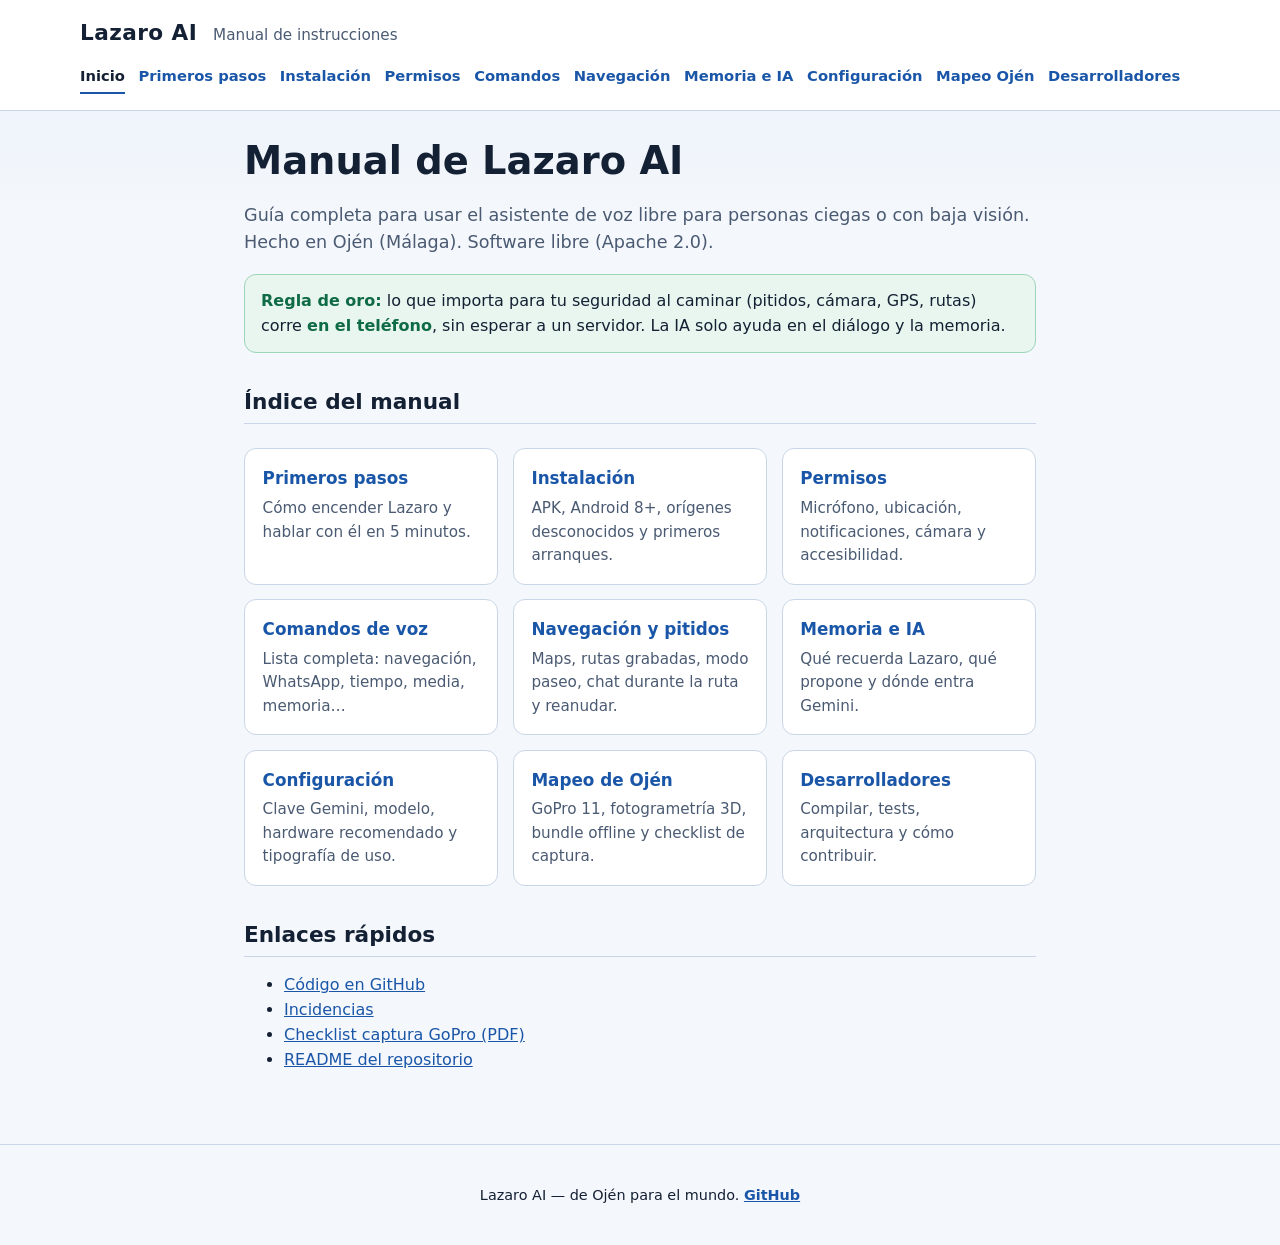
==== docs/index.html @ 35dbdc20 "Añadir manual de instrucciones en GitHub Pages. Sitio estático accesible en docs/ con instalación, c" ====
<!DOCTYPE html>
<html lang="es">
<head>
  <meta charset="UTF-8">
  <meta name="viewport" content="width=device-width, initial-scale=1">
  <meta name="description" content="Manual de instrucciones de Lazaro AI: instalación, comandos de voz, navegación, configuración y más.">
  <title>Manual Lazaro AI</title>
  <link rel="stylesheet" href="assets/manual.css">
</head>
<body>
  <a class="skip" href="#contenido">Saltar al contenido</a>
  <header class="site-header">
    <div class="brand">
      <strong>Lazaro AI</strong>
      <span>Manual de instrucciones</span>
    </div>
    <nav class="nav" aria-label="Secciones del manual">
      <a href="index.html" aria-current="page">Inicio</a>
      <a href="primeros-pasos.html">Primeros pasos</a>
      <a href="instalacion.html">Instalación</a>
      <a href="permisos.html">Permisos</a>
      <a href="comandos.html">Comandos</a>
      <a href="navegacion.html">Navegación</a>
      <a href="memoria-ia.html">Memoria e IA</a>
      <a href="configuracion.html">Configuración</a>
      <a href="mapeo.html">Mapeo Ojén</a>
      <a href="desarrolladores.html">Desarrolladores</a>
    </nav>
  </header>

  <main id="contenido" class="wrap">
    <h1>Manual de Lazaro AI</h1>
    <p class="lead">
      Guía completa para usar el asistente de voz libre para personas ciegas o con baja visión.
      Hecho en Ojén (Málaga). Software libre (Apache 2.0).
    </p>

    <div class="ok">
      <strong>Regla de oro:</strong> lo que importa para tu seguridad al caminar
      (pitidos, cámara, GPS, rutas) corre <strong>en el teléfono</strong>, sin esperar a un servidor.
      La IA solo ayuda en el diálogo y la memoria.
    </div>

    <h2>Índice del manual</h2>
    <div class="card-grid">
      <a class="card" href="primeros-pasos.html">
        <h2>Primeros pasos</h2>
        <p>Cómo encender Lazaro y hablar con él en 5 minutos.</p>
      </a>
      <a class="card" href="instalacion.html">
        <h2>Instalación</h2>
        <p>APK, Android 8+, orígenes desconocidos y primeros arranques.</p>
      </a>
      <a class="card" href="permisos.html">
        <h2>Permisos</h2>
        <p>Micrófono, ubicación, notificaciones, cámara y accesibilidad.</p>
      </a>
      <a class="card" href="comandos.html">
        <h2>Comandos de voz</h2>
        <p>Lista completa: navegación, WhatsApp, tiempo, media, memoria…</p>
      </a>
      <a class="card" href="navegacion.html">
        <h2>Navegación y pitidos</h2>
        <p>Maps, rutas grabadas, modo paseo, chat durante la ruta y reanudar.</p>
      </a>
      <a class="card" href="memoria-ia.html">
        <h2>Memoria e IA</h2>
        <p>Qué recuerda Lazaro, qué propone y dónde entra Gemini.</p>
      </a>
      <a class="card" href="configuracion.html">
        <h2>Configuración</h2>
        <p>Clave Gemini, modelo, hardware recomendado y tipografía de uso.</p>
      </a>
      <a class="card" href="mapeo.html">
        <h2>Mapeo de Ojén</h2>
        <p>GoPro 11, fotogrametría 3D, bundle offline y checklist de captura.</p>
      </a>
      <a class="card" href="desarrolladores.html">
        <h2>Desarrolladores</h2>
        <p>Compilar, tests, arquitectura y cómo contribuir.</p>
      </a>
    </div>

    <h2>Enlaces rápidos</h2>
    <ul>
      <li><a href="https://github.com/datak0w/Lazaro">Código en GitHub</a></li>
      <li><a href="https://github.com/datak0w/Lazaro/issues">Incidencias</a></li>
      <li><a href="gopro-captura-checklist.pdf">Checklist captura GoPro (PDF)</a></li>
      <li><a href="https://github.com/datak0w/Lazaro/blob/main/README.md">README del repositorio</a></li>
    </ul>
  </main>

  <footer class="site-footer">
    <p>Lazaro AI — de Ojén para el mundo. <a href="https://github.com/datak0w/Lazaro">GitHub</a></p>
  </footer>
</body>
</html>
---- docs/assets/manual.css ----
/* Lazaro AI — Manual (GitHub Pages) */
:root {
  --bg: #f4f7fb;
  --surface: #ffffff;
  --ink: #142033;
  --muted: #4a5a72;
  --accent: #1a56a8;
  --accent-soft: #e8f0fb;
  --border: #c9d6e8;
  --ok: #0f6b45;
  --warn: #8a4b00;
  --radius: 12px;
  --max: 52rem;
  --font: "Segoe UI", system-ui, -apple-system, sans-serif;
}

*, *::before, *::after { box-sizing: border-box; }

html { scroll-behavior: smooth; }

body {
  margin: 0;
  font-family: var(--font);
  color: var(--ink);
  background: linear-gradient(180deg, #e9f1fb 0%, var(--bg) 220px);
  line-height: 1.55;
}

a { color: var(--accent); }
a:hover { text-decoration-thickness: 2px; }
a:focus-visible {
  outline: 3px solid var(--accent);
  outline-offset: 2px;
}

.skip {
  position: absolute;
  left: -9999px;
  top: 0;
  background: var(--accent);
  color: #fff;
  padding: 0.75rem 1rem;
  z-index: 100;
}
.skip:focus { left: 0.5rem; top: 0.5rem; }

.site-header {
  background: var(--surface);
  border-bottom: 1px solid var(--border);
  padding: 1rem 1.25rem;
  position: sticky;
  top: 0;
  z-index: 50;
}

.brand {
  display: flex;
  flex-wrap: wrap;
  align-items: baseline;
  gap: 0.5rem 1rem;
  max-width: 70rem;
  margin: 0 auto 0.75rem;
}
.brand strong {
  font-size: 1.35rem;
  letter-spacing: 0.02em;
}
.brand span { color: var(--muted); font-size: 0.95rem; }

.nav {
  max-width: 70rem;
  margin: 0 auto;
  display: flex;
  flex-wrap: wrap;
  gap: 0.4rem 0.85rem;
}
.nav a {
  text-decoration: none;
  font-weight: 600;
  font-size: 0.92rem;
  padding: 0.25rem 0;
}
.nav a[aria-current="page"] {
  color: var(--ink);
  border-bottom: 2px solid var(--accent);
}

.wrap {
  max-width: var(--max);
  margin: 0 auto;
  padding: 1.5rem 1.25rem 3.5rem;
}

h1 {
  font-size: clamp(1.8rem, 4vw, 2.4rem);
  line-height: 1.2;
  margin: 0.2rem 0 0.75rem;
}
h2 {
  font-size: 1.35rem;
  margin: 2rem 0 0.75rem;
  padding-bottom: 0.3rem;
  border-bottom: 1px solid var(--border);
}
h3 { font-size: 1.1rem; margin: 1.4rem 0 0.5rem; }

p, li { color: var(--ink); }
.lead { font-size: 1.1rem; color: var(--muted); }

.card-grid {
  display: grid;
  grid-template-columns: repeat(auto-fit, minmax(15rem, 1fr));
  gap: 0.9rem;
  margin: 1.5rem 0;
}
.card {
  background: var(--surface);
  border: 1px solid var(--border);
  border-radius: var(--radius);
  padding: 1rem 1.1rem;
  text-decoration: none;
  color: inherit;
  display: block;
  transition: border-color 0.15s, box-shadow 0.15s;
}
.card:hover, .card:focus-visible {
  border-color: var(--accent);
  box-shadow: 0 4px 16px rgba(26, 86, 168, 0.12);
}
.card h2 {
  font-size: 1.05rem;
  margin: 0 0 0.35rem;
  border: 0;
  padding: 0;
  color: var(--accent);
}
.card p { margin: 0; color: var(--muted); font-size: 0.95rem; }

table {
  width: 100%;
  border-collapse: collapse;
  margin: 1rem 0;
  background: var(--surface);
  font-size: 0.95rem;
}
th, td {
  border: 1px solid var(--border);
  padding: 0.55rem 0.7rem;
  text-align: left;
  vertical-align: top;
}
th { background: var(--accent-soft); }

.note, .warn, .ok {
  border-radius: var(--radius);
  padding: 0.85rem 1rem;
  margin: 1rem 0;
  border: 1px solid var(--border);
}
.note { background: var(--accent-soft); }
.warn { background: #fff4e5; border-color: #f0c989; }
.ok { background: #e8f6ef; border-color: #9ed4b8; }
.warn strong { color: var(--warn); }
.ok strong { color: var(--ok); }

code, pre {
  font-family: ui-monospace, "Cascadia Code", Consolas, monospace;
  font-size: 0.9em;
}
code {
  background: #eef2f8;
  padding: 0.1em 0.35em;
  border-radius: 4px;
}
pre {
  background: #142033;
  color: #e8eef8;
  padding: 1rem;
  border-radius: var(--radius);
  overflow-x: auto;
}
pre code { background: none; color: inherit; padding: 0; }

.quote {
  font-style: italic;
  color: var(--muted);
  border-left: 3px solid var(--accent);
  padding-left: 0.9rem;
  margin: 1rem 0;
}

.site-footer {
  border-top: 1px solid var(--border);
  padding: 1.5rem 1.25rem;
  text-align: center;
  color: var(--muted);
  font-size: 0.9rem;
}
.site-footer a { font-weight: 600; }

ul.checklist { list-style: none; padding-left: 0; }
ul.checklist li {
  padding: 0.35rem 0 0.35rem 1.6rem;
  position: relative;
}
ul.checklist li::before {
  content: "☐";
  position: absolute;
  left: 0;
}

@media (max-width: 640px) {
  .nav { gap: 0.35rem 0.7rem; }
  table { display: block; overflow-x: auto; }
}
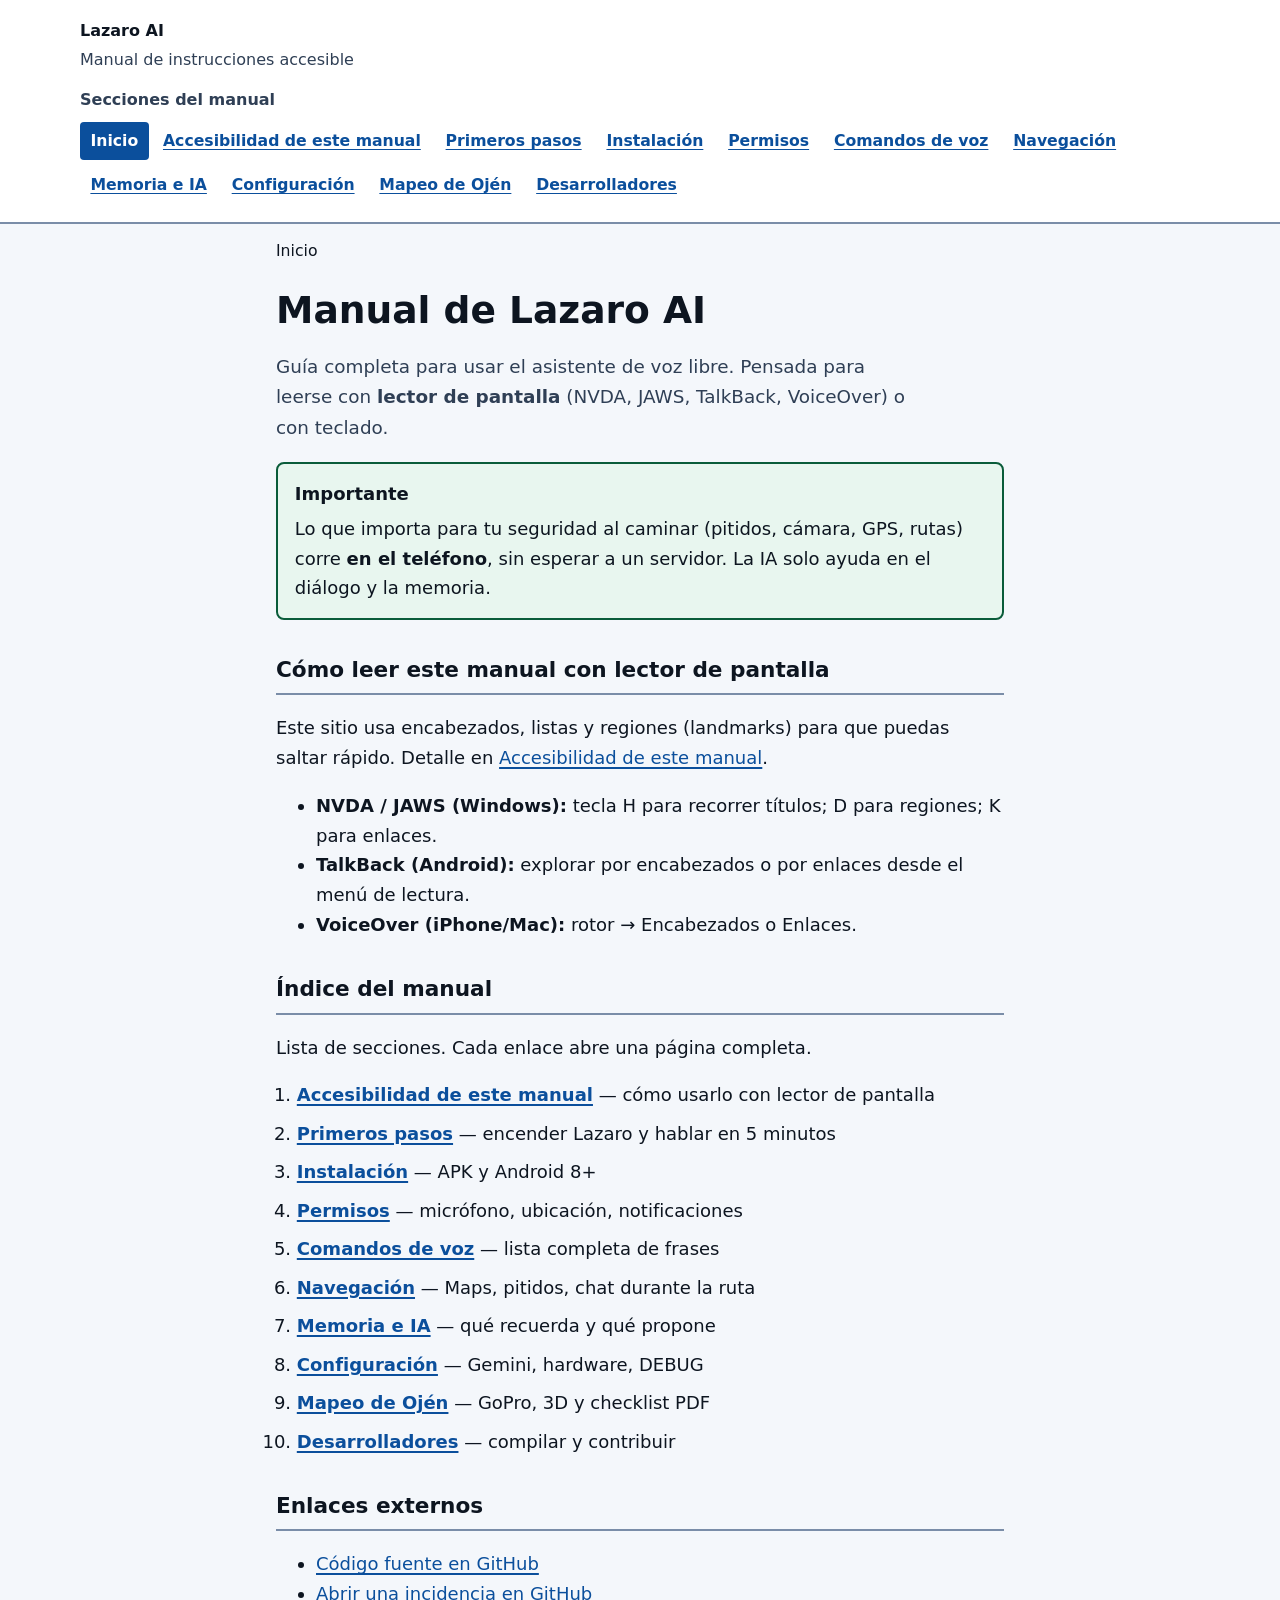
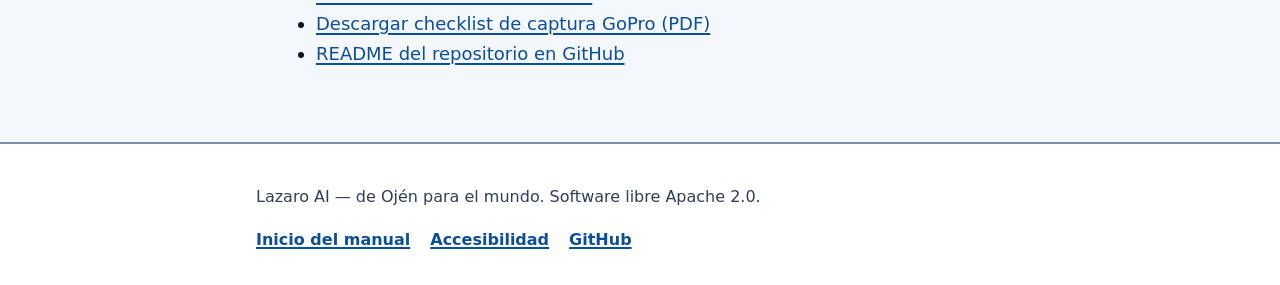
==== commit ac19fcc2: "Hacer el manual de GitHub Pages usable con lectores de pantalla. Menú en listas, saltos, landmarks, " ====
--- a/docs/index.html
+++ b/docs/index.html
@@ -3,95 +3,104 @@
 <head>
   <meta charset="UTF-8">
   <meta name="viewport" content="width=device-width, initial-scale=1">
-  <meta name="description" content="Manual de instrucciones de Lazaro AI: instalación, comandos de voz, navegación, configuración y más.">
-  <title>Manual Lazaro AI</title>
+  <meta name="description" content="Manual accesible de Lazaro AI para personas ciegas y con baja visión. Compatible con lectores de pantalla.">
+  <title>Inicio — Manual accesible de Lazaro AI</title>
   <link rel="stylesheet" href="assets/manual.css">
 </head>
 <body>
-  <a class="skip" href="#contenido">Saltar al contenido</a>
+  <div class="skip-group">
+    <a href="#contenido">Saltar al contenido principal</a>
+    <a href="#nav-principal">Saltar al menú de secciones</a>
+    <a href="#pie">Saltar al pie de página</a>
+  </div>
+
   <header class="site-header">
     <div class="brand">
-      <strong>Lazaro AI</strong>
-      <span>Manual de instrucciones</span>
+      <p class="site-title"><a href="index.html">Lazaro AI</a></p>
+      <p>Manual de instrucciones accesible</p>
     </div>
-    <nav class="nav" aria-label="Secciones del manual">
-      <a href="index.html" aria-current="page">Inicio</a>
-      <a href="primeros-pasos.html">Primeros pasos</a>
-      <a href="instalacion.html">Instalación</a>
-      <a href="permisos.html">Permisos</a>
-      <a href="comandos.html">Comandos</a>
-      <a href="navegacion.html">Navegación</a>
-      <a href="memoria-ia.html">Memoria e IA</a>
-      <a href="configuracion.html">Configuración</a>
-      <a href="mapeo.html">Mapeo Ojén</a>
-      <a href="desarrolladores.html">Desarrolladores</a>
+    <nav id="nav-principal" class="nav" aria-labelledby="nav-titulo">
+      <h2 id="nav-titulo">Secciones del manual</h2>
+      <ul>
+        <li><a href="index.html" aria-current="page">Inicio</a></li>
+        <li><a href="accesibilidad.html">Accesibilidad de este manual</a></li>
+        <li><a href="primeros-pasos.html">Primeros pasos</a></li>
+        <li><a href="instalacion.html">Instalación</a></li>
+        <li><a href="permisos.html">Permisos</a></li>
+        <li><a href="comandos.html">Comandos de voz</a></li>
+        <li><a href="navegacion.html">Navegación</a></li>
+        <li><a href="memoria-ia.html">Memoria e IA</a></li>
+        <li><a href="configuracion.html">Configuración</a></li>
+        <li><a href="mapeo.html">Mapeo de Ojén</a></li>
+        <li><a href="desarrolladores.html">Desarrolladores</a></li>
+      </ul>
     </nav>
   </header>
 
-  <main id="contenido" class="wrap">
+  <nav class="breadcrumb" aria-label="Miga de pan">
+    <ol>
+      <li aria-current="page">Inicio</li>
+    </ol>
+  </nav>
+
+  <main id="contenido" class="wrap" tabindex="-1">
     <h1>Manual de Lazaro AI</h1>
     <p class="lead">
-      Guía completa para usar el asistente de voz libre para personas ciegas o con baja visión.
-      Hecho en Ojén (Málaga). Software libre (Apache 2.0).
+      Guía completa para usar el asistente de voz libre.
+      Pensada para leerse con <strong>lector de pantalla</strong> (NVDA, JAWS, TalkBack, VoiceOver) o con teclado.
     </p>
 
-    <div class="ok">
-      <strong>Regla de oro:</strong> lo que importa para tu seguridad al caminar
-      (pitidos, cámara, GPS, rutas) corre <strong>en el teléfono</strong>, sin esperar a un servidor.
-      La IA solo ayuda en el diálogo y la memoria.
-    </div>
+    <aside class="ok" aria-label="Consejo importante">
+      <span class="ok-label">Importante</span>
+      Lo que importa para tu seguridad al caminar (pitidos, cámara, GPS, rutas) corre
+      <strong>en el teléfono</strong>, sin esperar a un servidor. La IA solo ayuda en el diálogo y la memoria.
+    </aside>
+
+    <h2>Cómo leer este manual con lector de pantalla</h2>
+    <p>
+      Este sitio usa encabezados, listas y regiones (landmarks) para que puedas saltar rápido.
+      Detalle en <a href="accesibilidad.html">Accesibilidad de este manual</a>.
+    </p>
+    <ul>
+      <li><strong>NVDA / JAWS (Windows):</strong> tecla H para recorrer títulos; D para regiones; K para enlaces.</li>
+      <li><strong>TalkBack (Android):</strong> explorar por encabezados o por enlaces desde el menú de lectura.</li>
+      <li><strong>VoiceOver (iPhone/Mac):</strong> rotor → Encabezados o Enlaces.</li>
+    </ul>
 
     <h2>Índice del manual</h2>
-    <div class="card-grid">
-      <a class="card" href="primeros-pasos.html">
-        <h2>Primeros pasos</h2>
-        <p>Cómo encender Lazaro y hablar con él en 5 minutos.</p>
-      </a>
-      <a class="card" href="instalacion.html">
-        <h2>Instalación</h2>
-        <p>APK, Android 8+, orígenes desconocidos y primeros arranques.</p>
-      </a>
-      <a class="card" href="permisos.html">
-        <h2>Permisos</h2>
-        <p>Micrófono, ubicación, notificaciones, cámara y accesibilidad.</p>
-      </a>
-      <a class="card" href="comandos.html">
-        <h2>Comandos de voz</h2>
-        <p>Lista completa: navegación, WhatsApp, tiempo, media, memoria…</p>
-      </a>
-      <a class="card" href="navegacion.html">
-        <h2>Navegación y pitidos</h2>
-        <p>Maps, rutas grabadas, modo paseo, chat durante la ruta y reanudar.</p>
-      </a>
-      <a class="card" href="memoria-ia.html">
-        <h2>Memoria e IA</h2>
-        <p>Qué recuerda Lazaro, qué propone y dónde entra Gemini.</p>
-      </a>
-      <a class="card" href="configuracion.html">
-        <h2>Configuración</h2>
-        <p>Clave Gemini, modelo, hardware recomendado y tipografía de uso.</p>
-      </a>
-      <a class="card" href="mapeo.html">
-        <h2>Mapeo de Ojén</h2>
-        <p>GoPro 11, fotogrametría 3D, bundle offline y checklist de captura.</p>
-      </a>
-      <a class="card" href="desarrolladores.html">
-        <h2>Desarrolladores</h2>
-        <p>Compilar, tests, arquitectura y cómo contribuir.</p>
-      </a>
-    </div>
+    <p>Lista de secciones. Cada enlace abre una página completa.</p>
+    <ol class="toc-list">
+      <li><a href="accesibilidad.html">Accesibilidad de este manual</a> — cómo usarlo con lector de pantalla</li>
+      <li><a href="primeros-pasos.html">Primeros pasos</a> — encender Lazaro y hablar en 5 minutos</li>
+      <li><a href="instalacion.html">Instalación</a> — APK y Android 8+</li>
+      <li><a href="permisos.html">Permisos</a> — micrófono, ubicación, notificaciones</li>
+      <li><a href="comandos.html">Comandos de voz</a> — lista completa de frases</li>
+      <li><a href="navegacion.html">Navegación</a> — Maps, pitidos, chat durante la ruta</li>
+      <li><a href="memoria-ia.html">Memoria e IA</a> — qué recuerda y qué propone</li>
+      <li><a href="configuracion.html">Configuración</a> — Gemini, hardware, DEBUG</li>
+      <li><a href="mapeo.html">Mapeo de Ojén</a> — GoPro, 3D y checklist PDF</li>
+      <li><a href="desarrolladores.html">Desarrolladores</a> — compilar y contribuir</li>
+    </ol>
 
-    <h2>Enlaces rápidos</h2>
+    <h2>Enlaces externos</h2>
     <ul>
-      <li><a href="https://github.com/datak0w/Lazaro">Código en GitHub</a></li>
-      <li><a href="https://github.com/datak0w/Lazaro/issues">Incidencias</a></li>
-      <li><a href="gopro-captura-checklist.pdf">Checklist captura GoPro (PDF)</a></li>
-      <li><a href="https://github.com/datak0w/Lazaro/blob/main/README.md">README del repositorio</a></li>
+      <li><a href="https://github.com/datak0w/Lazaro">Código fuente en GitHub</a></li>
+      <li><a href="https://github.com/datak0w/Lazaro/issues">Abrir una incidencia en GitHub</a></li>
+      <li><a href="gopro-captura-checklist.pdf">Descargar checklist de captura GoPro (PDF)</a></li>
+      <li><a href="https://github.com/datak0w/Lazaro/blob/main/README.md">README del repositorio en GitHub</a></li>
     </ul>
   </main>
 
-  <footer class="site-footer">
-    <p>Lazaro AI — de Ojén para el mundo. <a href="https://github.com/datak0w/Lazaro">GitHub</a></p>
+  <footer id="pie" class="site-footer">
+    <div class="wrap-footer">
+      <p>Lazaro AI — de Ojén para el mundo. Software libre Apache 2.0.</p>
+      <ul aria-label="Enlaces del pie">
+        <li><a href="index.html">Inicio del manual</a></li>
+        <li><a href="accesibilidad.html">Accesibilidad</a></li>
+        <li><a href="https://github.com/datak0w/Lazaro">GitHub</a></li>
+      </ul>
+    </div>
   </footer>
+  <script src="assets/a11y.js" defer></script>
 </body>
 </html>
--- a/docs/assets/manual.css
+++ b/docs/assets/manual.css
@@ -1,206 +1,317 @@
-/* Lazaro AI — Manual (GitHub Pages) */
+/* Lazaro AI — Manual accesible (GitHub Pages) */
 :root {
   --bg: #f4f7fb;
   --surface: #ffffff;
-  --ink: #142033;
-  --muted: #4a5a72;
-  --accent: #1a56a8;
+  --ink: #0d1520;
+  --muted: #2f3f55;
+  --accent: #0b4f9c;
   --accent-soft: #e8f0fb;
-  --border: #c9d6e8;
-  --ok: #0f6b45;
-  --warn: #8a4b00;
-  --radius: 12px;
-  --max: 52rem;
+  --border: #7a8da8;
+  --ok: #0a5c3a;
+  --warn: #6b3a00;
+  --radius: 8px;
+  --max: 48rem;
   --font: "Segoe UI", system-ui, -apple-system, sans-serif;
+  --focus: #000000;
 }
 
 *, *::before, *::after { box-sizing: border-box; }
 
-html { scroll-behavior: smooth; }
+@media (prefers-reduced-motion: no-preference) {
+  html { scroll-behavior: smooth; }
+}
 
 body {
   margin: 0;
   font-family: var(--font);
   color: var(--ink);
-  background: linear-gradient(180deg, #e9f1fb 0%, var(--bg) 220px);
-  line-height: 1.55;
-}
-
-a { color: var(--accent); }
-a:hover { text-decoration-thickness: 2px; }
+  background: var(--bg);
+  line-height: 1.65;
+  font-size: 1.125rem;
+}
+
+a {
+  color: var(--accent);
+  text-decoration-thickness: 1.5px;
+  text-underline-offset: 0.15em;
+}
+a:hover { text-decoration-thickness: 2.5px; }
 a:focus-visible {
-  outline: 3px solid var(--accent);
-  outline-offset: 2px;
-}
-
-.skip {
+  outline: 3px solid var(--focus);
+  outline-offset: 3px;
+  background: #ffe566;
+  color: #000;
+  text-decoration: none;
+}
+
+/* Oculto visualmente, audible para lectores de pantalla */
+.sr-only {
+  position: absolute !important;
+  width: 1px !important;
+  height: 1px !important;
+  padding: 0 !important;
+  margin: -1px !important;
+  overflow: hidden !important;
+  clip: rect(0, 0, 0, 0) !important;
+  white-space: nowrap !important;
+  border: 0 !important;
+}
+
+.skip-group {
+  position: absolute;
+  left: 0;
+  top: 0;
+  z-index: 200;
+  display: flex;
+  flex-direction: column;
+  gap: 0.25rem;
+}
+.skip-group a {
   position: absolute;
   left: -9999px;
   top: 0;
-  background: var(--accent);
+  background: #000;
   color: #fff;
-  padding: 0.75rem 1rem;
-  z-index: 100;
-}
-.skip:focus { left: 0.5rem; top: 0.5rem; }
+  padding: 0.85rem 1.1rem;
+  font-weight: 700;
+  text-decoration: none;
+  border: 3px solid #ffe566;
+}
+.skip-group a:focus {
+  position: static;
+  left: auto;
+  display: inline-block;
+}
 
 .site-header {
   background: var(--surface);
-  border-bottom: 1px solid var(--border);
-  padding: 1rem 1.25rem;
-  position: sticky;
-  top: 0;
-  z-index: 50;
+  border-bottom: 2px solid var(--border);
+  padding: 1rem 1.25rem 1.1rem;
 }
 
 .brand {
-  display: flex;
-  flex-wrap: wrap;
-  align-items: baseline;
-  gap: 0.5rem 1rem;
   max-width: 70rem;
-  margin: 0 auto 0.75rem;
-}
-.brand strong {
-  font-size: 1.35rem;
-  letter-spacing: 0.02em;
-}
-.brand span { color: var(--muted); font-size: 0.95rem; }
+  margin: 0 auto 0.85rem;
+}
+.brand p {
+  margin: 0.15rem 0 0;
+  color: var(--muted);
+  font-size: 1rem;
+}
+.site-title {
+  margin: 0;
+  font-size: 1.45rem;
+  font-weight: 800;
+}
+.site-title a {
+  color: var(--ink);
+  text-decoration: none;
+}
+.site-title a:focus-visible {
+  background: #ffe566;
+}
 
 .nav {
   max-width: 70rem;
   margin: 0 auto;
+}
+.nav h2 {
+  font-size: 1rem;
+  margin: 0 0 0.5rem;
+  border: 0;
+  padding: 0;
+  color: var(--muted);
+}
+.nav ul {
+  list-style: none;
+  margin: 0;
+  padding: 0;
   display: flex;
   flex-wrap: wrap;
-  gap: 0.4rem 0.85rem;
-}
+  gap: 0.35rem 0.25rem;
+}
+.nav li { margin: 0; }
 .nav a {
+  display: inline-block;
+  font-weight: 700;
+  font-size: 0.98rem;
+  padding: 0.4rem 0.65rem;
+  text-decoration: underline;
+  text-underline-offset: 0.2em;
+}
+.nav a[aria-current="page"] {
+  background: var(--accent);
+  color: #fff;
   text-decoration: none;
-  font-weight: 600;
-  font-size: 0.92rem;
-  padding: 0.25rem 0;
-}
-.nav a[aria-current="page"] {
-  color: var(--ink);
-  border-bottom: 2px solid var(--accent);
+  border-radius: 4px;
+}
+.nav a[aria-current="page"]:focus-visible {
+  background: #ffe566;
+  color: #000;
+}
+
+.breadcrumb {
+  max-width: var(--max);
+  margin: 0 auto;
+  padding: 0.85rem 1.25rem 0;
+  font-size: 0.98rem;
+}
+.breadcrumb ol {
+  list-style: none;
+  margin: 0;
+  padding: 0;
+  display: flex;
+  flex-wrap: wrap;
+  gap: 0.25rem 0.5rem;
+}
+.breadcrumb li:not(:last-child)::after {
+  content: "›";
+  margin-left: 0.5rem;
+  color: var(--muted);
+  speak: never;
 }
 
 .wrap {
   max-width: var(--max);
   margin: 0 auto;
-  padding: 1.5rem 1.25rem 3.5rem;
+  padding: 1.25rem 1.25rem 3.5rem;
 }
 
 h1 {
-  font-size: clamp(1.8rem, 4vw, 2.4rem);
-  line-height: 1.2;
-  margin: 0.2rem 0 0.75rem;
+  font-size: clamp(1.75rem, 4vw, 2.35rem);
+  line-height: 1.25;
+  margin: 0.2rem 0 0.85rem;
 }
 h2 {
   font-size: 1.35rem;
   margin: 2rem 0 0.75rem;
-  padding-bottom: 0.3rem;
-  border-bottom: 1px solid var(--border);
-}
-h3 { font-size: 1.1rem; margin: 1.4rem 0 0.5rem; }
-
-p, li { color: var(--ink); }
-.lead { font-size: 1.1rem; color: var(--muted); }
-
-.card-grid {
-  display: grid;
-  grid-template-columns: repeat(auto-fit, minmax(15rem, 1fr));
-  gap: 0.9rem;
-  margin: 1.5rem 0;
-}
-.card {
-  background: var(--surface);
-  border: 1px solid var(--border);
-  border-radius: var(--radius);
-  padding: 1rem 1.1rem;
-  text-decoration: none;
-  color: inherit;
-  display: block;
-  transition: border-color 0.15s, box-shadow 0.15s;
-}
-.card:hover, .card:focus-visible {
-  border-color: var(--accent);
-  box-shadow: 0 4px 16px rgba(26, 86, 168, 0.12);
-}
-.card h2 {
-  font-size: 1.05rem;
-  margin: 0 0 0.35rem;
-  border: 0;
-  padding: 0;
-  color: var(--accent);
-}
-.card p { margin: 0; color: var(--muted); font-size: 0.95rem; }
+  padding-bottom: 0.35rem;
+  border-bottom: 2px solid var(--border);
+}
+h3 {
+  font-size: 1.12rem;
+  margin: 1.5rem 0 0.5rem;
+}
+
+.lead {
+  font-size: 1.15rem;
+  color: var(--muted);
+  max-width: 40rem;
+}
+
+.toc-list {
+  margin: 1rem 0 1.5rem;
+  padding-left: 1.3rem;
+}
+.toc-list li { margin: 0.55rem 0; }
+.toc-list a { font-weight: 700; }
 
 table {
   width: 100%;
   border-collapse: collapse;
-  margin: 1rem 0;
+  margin: 1rem 0 1.5rem;
   background: var(--surface);
-  font-size: 0.95rem;
+  font-size: 1rem;
+  border: 2px solid var(--border);
+}
+caption {
+  text-align: left;
+  font-weight: 700;
+  margin-bottom: 0.5rem;
+  color: var(--ink);
+  caption-side: top;
 }
 th, td {
   border: 1px solid var(--border);
-  padding: 0.55rem 0.7rem;
+  padding: 0.65rem 0.75rem;
   text-align: left;
   vertical-align: top;
 }
-th { background: var(--accent-soft); }
+th {
+  background: var(--accent-soft);
+  font-weight: 800;
+}
 
 .note, .warn, .ok {
   border-radius: var(--radius);
-  padding: 0.85rem 1rem;
-  margin: 1rem 0;
-  border: 1px solid var(--border);
-}
-.note { background: var(--accent-soft); }
-.warn { background: #fff4e5; border-color: #f0c989; }
-.ok { background: #e8f6ef; border-color: #9ed4b8; }
-.warn strong { color: var(--warn); }
-.ok strong { color: var(--ok); }
+  padding: 0.95rem 1.05rem;
+  margin: 1.1rem 0;
+  border: 2px solid var(--border);
+}
+.note { background: var(--accent-soft); border-color: var(--accent); }
+.warn { background: #fff4e5; border-color: var(--warn); }
+.ok { background: #e8f6ef; border-color: var(--ok); }
+.note-label, .warn-label, .ok-label {
+  display: block;
+  font-weight: 800;
+  margin-bottom: 0.35rem;
+}
 
 code, pre {
   font-family: ui-monospace, "Cascadia Code", Consolas, monospace;
-  font-size: 0.9em;
+  font-size: 0.95em;
 }
 code {
-  background: #eef2f8;
-  padding: 0.1em 0.35em;
+  background: #e6edf7;
+  padding: 0.12em 0.4em;
   border-radius: 4px;
+  border: 1px solid #c5d3e8;
 }
 pre {
-  background: #142033;
-  color: #e8eef8;
+  background: #0d1520;
+  color: #f2f6fc;
   padding: 1rem;
   border-radius: var(--radius);
   overflow-x: auto;
-}
-pre code { background: none; color: inherit; padding: 0; }
+  border: 2px solid #000;
+  line-height: 1.45;
+}
+pre code {
+  background: none;
+  color: inherit;
+  padding: 0;
+  border: 0;
+}
 
 .quote {
   font-style: italic;
   color: var(--muted);
-  border-left: 3px solid var(--accent);
-  padding-left: 0.9rem;
+  border-left: 4px solid var(--accent);
+  padding-left: 0.95rem;
   margin: 1rem 0;
 }
 
 .site-footer {
-  border-top: 1px solid var(--border);
-  padding: 1.5rem 1.25rem;
-  text-align: center;
-  color: var(--muted);
-  font-size: 0.9rem;
-}
-.site-footer a { font-weight: 600; }
+  border-top: 2px solid var(--border);
+  padding: 1.5rem 1.25rem 2rem;
+  background: var(--surface);
+  color: var(--muted);
+  font-size: 1rem;
+}
+.site-footer .wrap-footer {
+  max-width: var(--max);
+  margin: 0 auto;
+}
+.site-footer ul {
+  list-style: none;
+  padding: 0;
+  margin: 0.75rem 0 0;
+  display: flex;
+  flex-wrap: wrap;
+  gap: 0.75rem 1.25rem;
+}
+.site-footer a { font-weight: 700; }
+
+img {
+  max-width: 100%;
+  height: auto;
+  border: 2px solid var(--border);
+  border-radius: var(--radius);
+}
 
 ul.checklist { list-style: none; padding-left: 0; }
 ul.checklist li {
-  padding: 0.35rem 0 0.35rem 1.6rem;
+  padding: 0.4rem 0 0.4rem 1.7rem;
   position: relative;
 }
 ul.checklist li::before {
@@ -210,6 +321,20 @@
 }
 
 @media (max-width: 640px) {
-  .nav { gap: 0.35rem 0.7rem; }
+  body { font-size: 1.05rem; }
+  .nav a { padding: 0.5rem 0.55rem; }
   table { display: block; overflow-x: auto; }
 }
+
+@media (prefers-contrast: more) {
+  :root {
+    --ink: #000;
+    --muted: #1a1a1a;
+    --accent: #003366;
+    --border: #000;
+  }
+  a { text-decoration-thickness: 2px; }
+  .nav a[aria-current="page"] {
+    outline: 2px solid #000;
+  }
+}
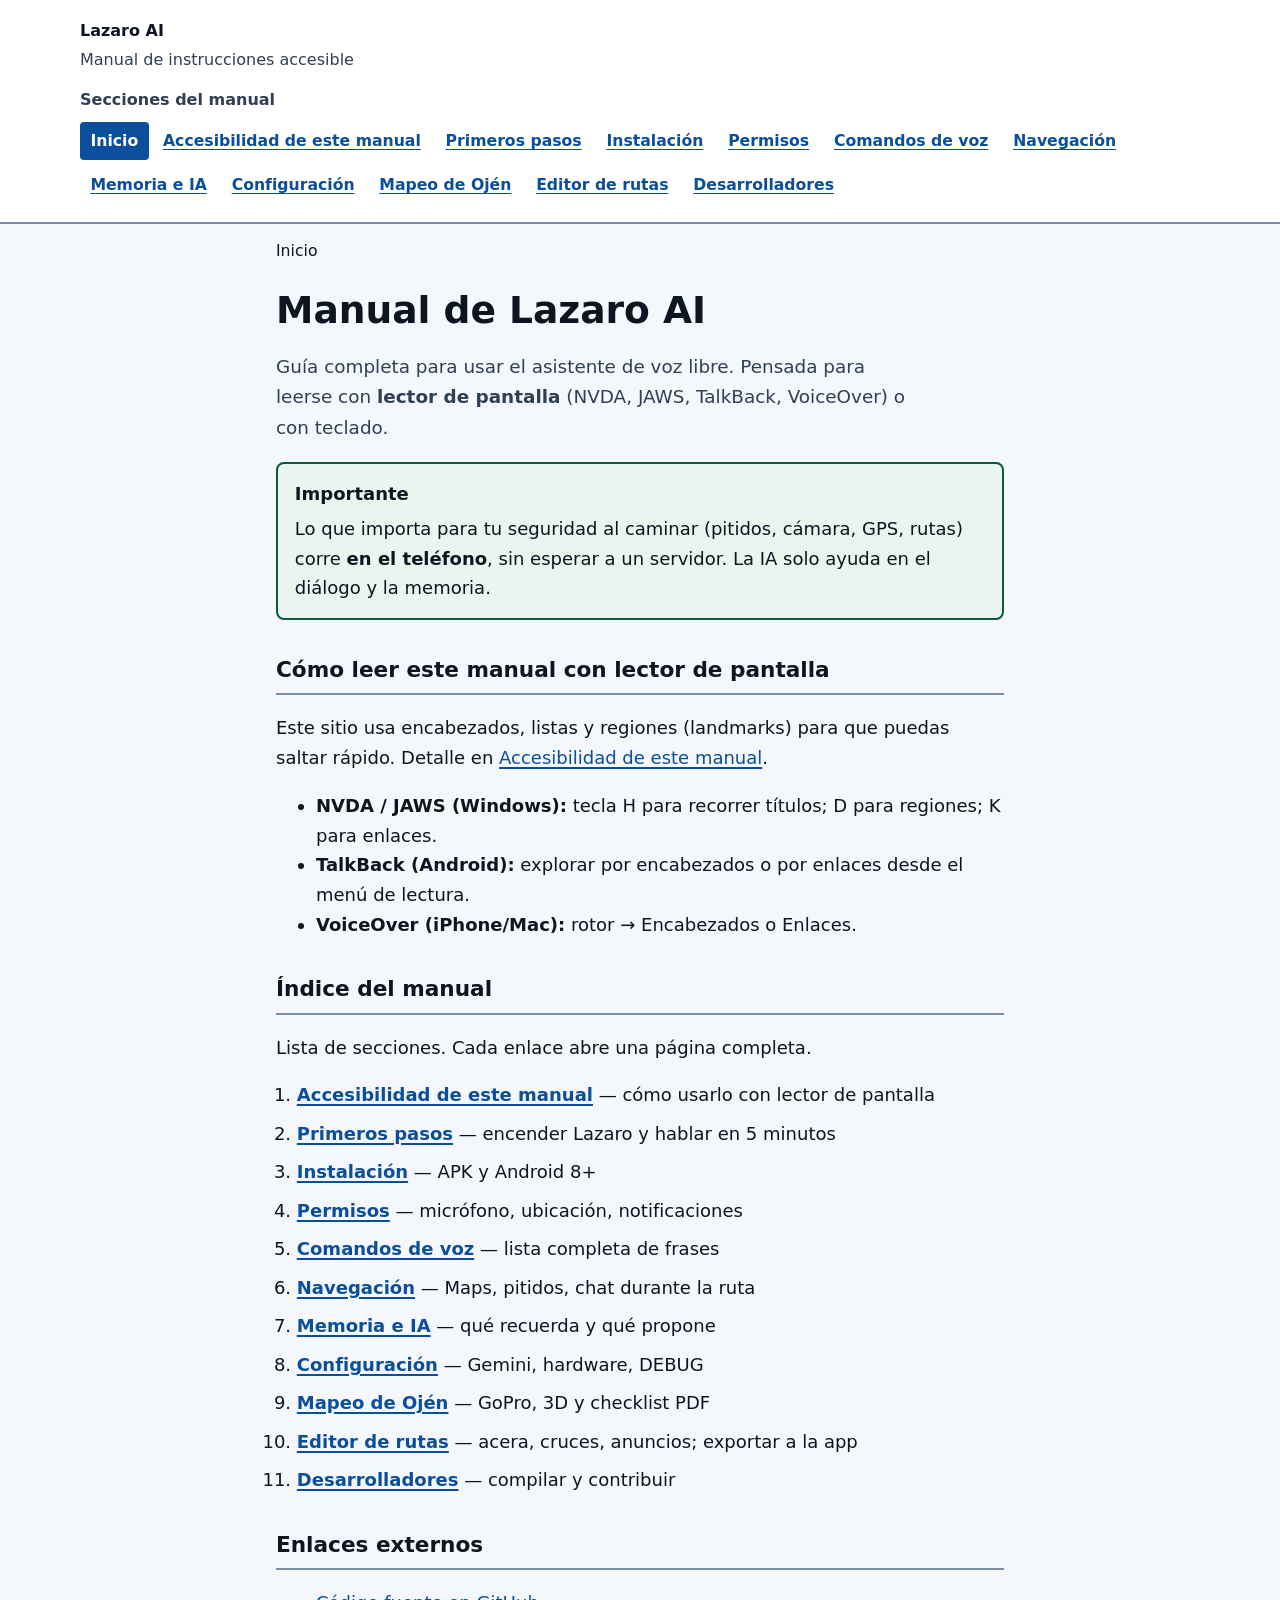
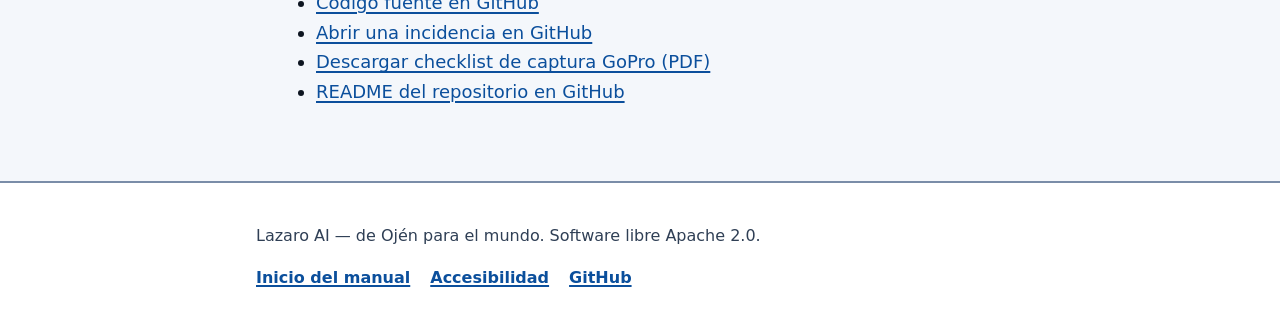
==== commit 989aff37: "Estabilizar avisos de objetos, arreglar grabar ruta y añadir el editor web. Reduce falsos positivos " ====
--- a/docs/index.html
+++ b/docs/index.html
@@ -32,6 +32,7 @@
         <li><a href="memoria-ia.html">Memoria e IA</a></li>
         <li><a href="configuracion.html">Configuración</a></li>
         <li><a href="mapeo.html">Mapeo de Ojén</a></li>
+        <li><a href="editor-rutas.html">Editor de rutas</a></li>
         <li><a href="desarrolladores.html">Desarrolladores</a></li>
       </ul>
     </nav>
@@ -79,6 +80,7 @@
       <li><a href="memoria-ia.html">Memoria e IA</a> — qué recuerda y qué propone</li>
       <li><a href="configuracion.html">Configuración</a> — Gemini, hardware, DEBUG</li>
       <li><a href="mapeo.html">Mapeo de Ojén</a> — GoPro, 3D y checklist PDF</li>
+      <li><a href="editor-rutas.html">Editor de rutas</a> — acera, cruces, anuncios; exportar a la app</li>
       <li><a href="desarrolladores.html">Desarrolladores</a> — compilar y contribuir</li>
     </ol>
 
